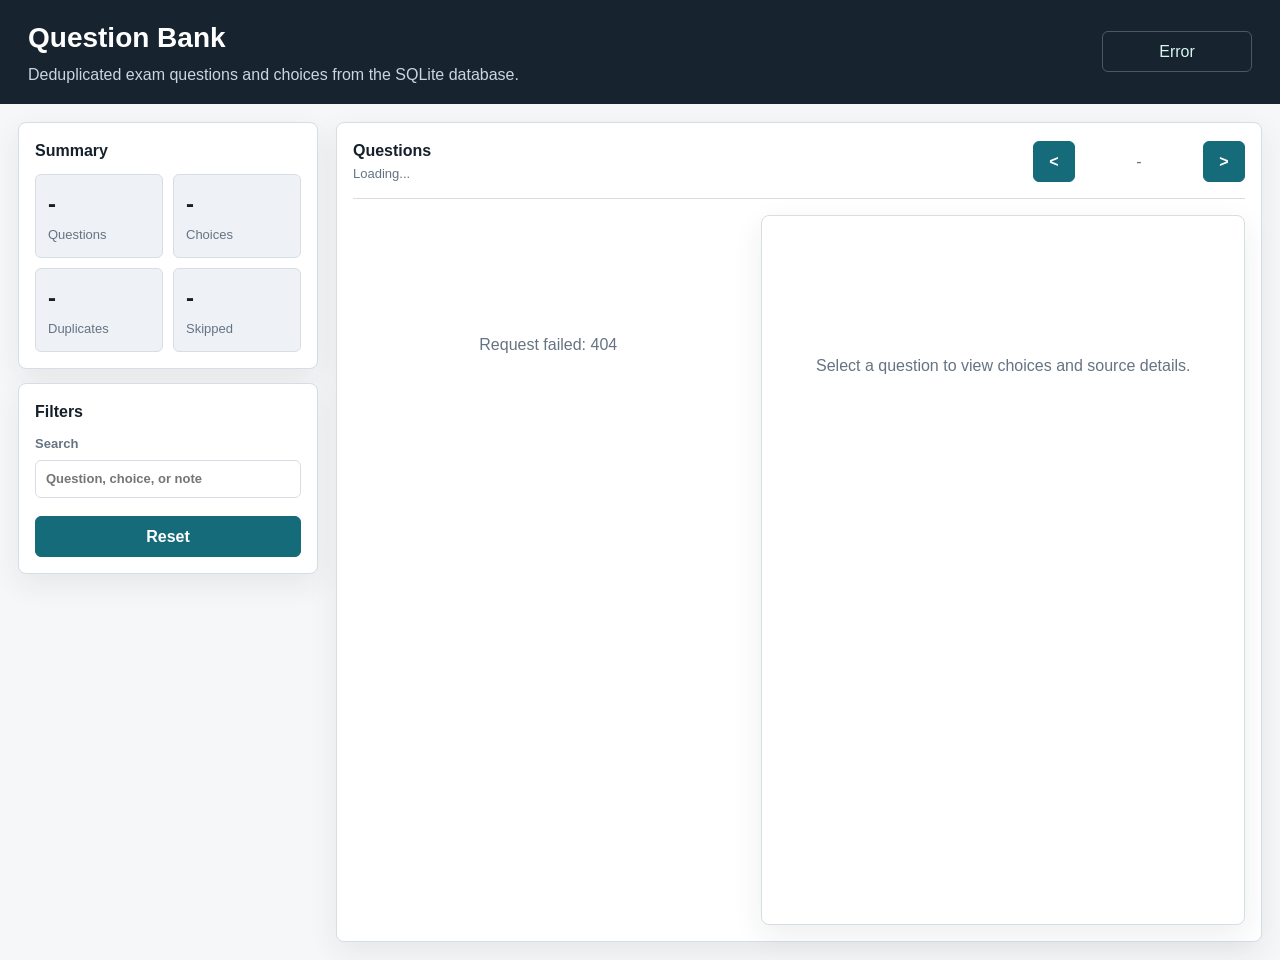
==== index.html @ 6b7cc339 "Add question bank web app" ====
<!doctype html>
<html lang="en">
  <head>
    <meta charset="utf-8">
    <meta name="viewport" content="width=device-width, initial-scale=1">
    <title>Question Bank</title>
    <link rel="stylesheet" href="/styles.css">
  </head>
  <body>
    <header class="topbar">
      <div>
        <h1>Question Bank</h1>
        <p>Deduplicated exam questions and choices from the SQLite database.</p>
      </div>
      <div class="status" id="dbStatus">Loading database...</div>
    </header>

    <main class="layout">
      <aside class="sidebar">
        <section class="panel">
          <h2>Summary</h2>
          <div class="metrics">
            <div><strong id="metricQuestions">-</strong><span>Questions</span></div>
            <div><strong id="metricChoices">-</strong><span>Choices</span></div>
            <div><strong id="metricDuplicates">-</strong><span>Duplicates</span></div>
            <div><strong id="metricSkipped">-</strong><span>Skipped</span></div>
          </div>
        </section>

        <section class="panel">
          <h2>Filters</h2>
          <label>
            Search
            <input id="searchInput" type="search" placeholder="Question, choice, or note">
          </label>
          <button id="resetButton" type="button">Reset</button>
        </section>
      </aside>

      <section class="content">
        <div class="toolbar">
          <div>
            <h2 id="resultTitle">Questions</h2>
            <p id="resultMeta">Loading...</p>
          </div>
          <div class="pager">
            <button id="prevPage" type="button" aria-label="Previous page">&lt;</button>
            <span id="pageInfo">-</span>
            <button id="nextPage" type="button" aria-label="Next page">&gt;</button>
          </div>
        </div>

        <div class="workspace">
          <div class="question-list" id="questionList"></div>
          <article class="detail" id="questionDetail">
            <div class="empty-state">Select a question to view choices and source details.</div>
          </article>
        </div>
      </section>
    </main>

    <script src="/app.js"></script>
  </body>
</html>
---- styles.css ----
:root {
  color-scheme: light;
  --bg: #f6f7f9;
  --surface: #ffffff;
  --surface-strong: #eef2f6;
  --border: #d7dde5;
  --text: #16202a;
  --muted: #667382;
  --accent: #166b7a;
  --accent-strong: #0f5663;
  --good: #0f7a4d;
  --warn: #a45d00;
  --shadow: 0 10px 30px rgba(22, 32, 42, 0.08);
}

* {
  box-sizing: border-box;
}

body {
  margin: 0;
  background: var(--bg);
  color: var(--text);
  font-family: "Segoe UI", Tahoma, sans-serif;
  line-height: 1.45;
}

.topbar {
  display: flex;
  align-items: center;
  justify-content: space-between;
  gap: 20px;
  min-height: 92px;
  padding: 18px 28px;
  background: #17232f;
  color: #ffffff;
}

h1,
h2,
p {
  margin: 0;
}

h1 {
  font-size: 28px;
  font-weight: 700;
}

h2 {
  font-size: 16px;
  font-weight: 700;
}

.topbar p {
  margin-top: 4px;
  color: #cbd5df;
}

.status {
  min-width: 150px;
  padding: 8px 12px;
  border: 1px solid rgba(255, 255, 255, 0.24);
  border-radius: 6px;
  color: #d7f7ef;
  text-align: center;
}

.layout {
  display: grid;
  grid-template-columns: 300px minmax(0, 1fr);
  gap: 18px;
  padding: 18px;
}

.sidebar {
  display: flex;
  flex-direction: column;
  gap: 14px;
}

.panel,
.content,
.detail,
dialog {
  background: var(--surface);
  border: 1px solid var(--border);
  border-radius: 8px;
  box-shadow: var(--shadow);
}

.panel {
  padding: 16px;
}

.panel h2 {
  margin-bottom: 12px;
}

.metrics {
  display: grid;
  grid-template-columns: repeat(2, minmax(0, 1fr));
  gap: 10px;
}

.metrics div {
  min-height: 72px;
  padding: 12px;
  border: 1px solid var(--border);
  border-radius: 6px;
  background: var(--surface-strong);
}

.metrics strong {
  display: block;
  font-size: 24px;
}

.metrics span {
  color: var(--muted);
  font-size: 13px;
}

label {
  display: block;
  margin-bottom: 12px;
  color: var(--muted);
  font-size: 13px;
  font-weight: 600;
}

input,
select,
button {
  width: 100%;
  min-height: 38px;
  margin-top: 6px;
  border: 1px solid var(--border);
  border-radius: 6px;
  font: inherit;
}

input,
select {
  padding: 8px 10px;
  color: var(--text);
  background: #ffffff;
}

button {
  padding: 8px 12px;
  border-color: var(--accent);
  background: var(--accent);
  color: #ffffff;
  cursor: pointer;
  font-weight: 700;
}

button:hover {
  background: var(--accent-strong);
}

button:disabled {
  border-color: #bcc5cf;
  background: #c8d0d9;
  cursor: not-allowed;
}

button.secondary {
  border-color: var(--border);
  background: #ffffff;
  color: var(--text);
}

button.secondary:hover {
  border-color: var(--accent);
  color: var(--accent);
}

.content {
  min-width: 0;
  padding: 16px;
}

.toolbar {
  display: flex;
  justify-content: space-between;
  gap: 16px;
  padding-bottom: 14px;
  border-bottom: 1px solid var(--border);
}

.toolbar p {
  margin-top: 3px;
  color: var(--muted);
  font-size: 13px;
}

.pager {
  display: grid;
  grid-template-columns: 42px 112px 42px;
  align-items: center;
  gap: 8px;
}

.pager button {
  margin: 0;
  min-height: 34px;
}

.pager span {
  color: var(--muted);
  text-align: center;
  white-space: nowrap;
}

.workspace {
  display: grid;
  grid-template-columns: minmax(300px, 44%) minmax(0, 1fr);
  gap: 16px;
  margin-top: 16px;
  min-height: calc(100vh - 190px);
}

.question-list {
  display: flex;
  flex-direction: column;
  gap: 8px;
  min-width: 0;
  max-height: calc(100vh - 206px);
  overflow: auto;
  padding-right: 2px;
}

.question-item {
  width: 100%;
  margin: 0;
  padding: 12px;
  border: 1px solid var(--border);
  border-radius: 8px;
  background: #ffffff;
  color: var(--text);
  text-align: left;
  box-shadow: none;
}

.question-item:hover,
.question-item.active {
  border-color: var(--accent);
  background: #edf9fb;
}

.question-line {
  display: -webkit-box;
  overflow: hidden;
  -webkit-line-clamp: 2;
  -webkit-box-orient: vertical;
  font-weight: 650;
}

.meta {
  display: flex;
  flex-wrap: wrap;
  gap: 8px;
  margin-top: 8px;
  color: var(--muted);
  font-size: 12px;
}

.badge {
  display: inline-flex;
  align-items: center;
  min-height: 24px;
  padding: 2px 8px;
  border-radius: 999px;
  background: var(--surface-strong);
  color: var(--text);
  font-size: 12px;
  font-weight: 700;
}

.answer {
  background: #e4f5ec;
  color: var(--good);
}

.detail {
  min-width: 0;
  padding: 20px;
  overflow: auto;
}

.empty-state {
  display: grid;
  min-height: 260px;
  place-items: center;
  color: var(--muted);
  text-align: center;
}

.detail h2 {
  margin-bottom: 10px;
  font-size: 20px;
}

.questionText {
  margin-bottom: 16px;
  font-size: 18px;
  font-weight: 650;
}

.choiceList {
  display: grid;
  gap: 9px;
  margin: 0 0 16px;
  padding: 0;
  list-style: none;
}

.choiceList li {
  display: grid;
  grid-template-columns: 36px minmax(0, 1fr);
  gap: 10px;
  align-items: start;
  padding: 10px;
  border: 1px solid var(--border);
  border-radius: 6px;
}

.choiceList li.correct {
  border-color: #86caa6;
  background: #eefaf4;
}

.choiceLabel {
  display: inline-grid;
  width: 28px;
  height: 28px;
  place-items: center;
  border-radius: 50%;
  background: var(--surface-strong);
  font-weight: 800;
}

.sectionTitle {
  margin: 18px 0 8px;
  color: var(--muted);
  font-size: 13px;
  font-weight: 800;
  text-transform: uppercase;
}

.note {
  padding: 12px;
  border-left: 4px solid var(--accent);
  background: #f1f7f8;
  border-radius: 4px;
}

dialog {
  width: min(860px, calc(100vw - 28px));
  max-height: min(760px, calc(100vh - 28px));
  padding: 0;
}

dialog::backdrop {
  background: rgba(12, 18, 24, 0.45);
}

.dialogHeader {
  display: flex;
  align-items: center;
  justify-content: space-between;
  gap: 12px;
  padding: 14px 16px;
  border-bottom: 1px solid var(--border);
}

.dialogHeader button {
  width: 38px;
  margin: 0;
  background: #ffffff;
  color: var(--text);
  border-color: var(--border);
}

.dialogBody {
  display: grid;
  gap: 10px;
  max-height: 640px;
  overflow: auto;
  padding: 16px;
}

.logItem {
  padding: 12px;
  border: 1px solid var(--border);
  border-radius: 8px;
}

.logItem p {
  margin-top: 6px;
}

@media (max-width: 980px) {
  .layout,
  .workspace {
    grid-template-columns: 1fr;
  }

  .question-list {
    max-height: none;
  }
}

@media (max-width: 640px) {
  .topbar,
  .toolbar {
    align-items: stretch;
    flex-direction: column;
  }

  .layout {
    padding: 12px;
  }

  .pager {
    grid-template-columns: 42px 1fr 42px;
  }
}
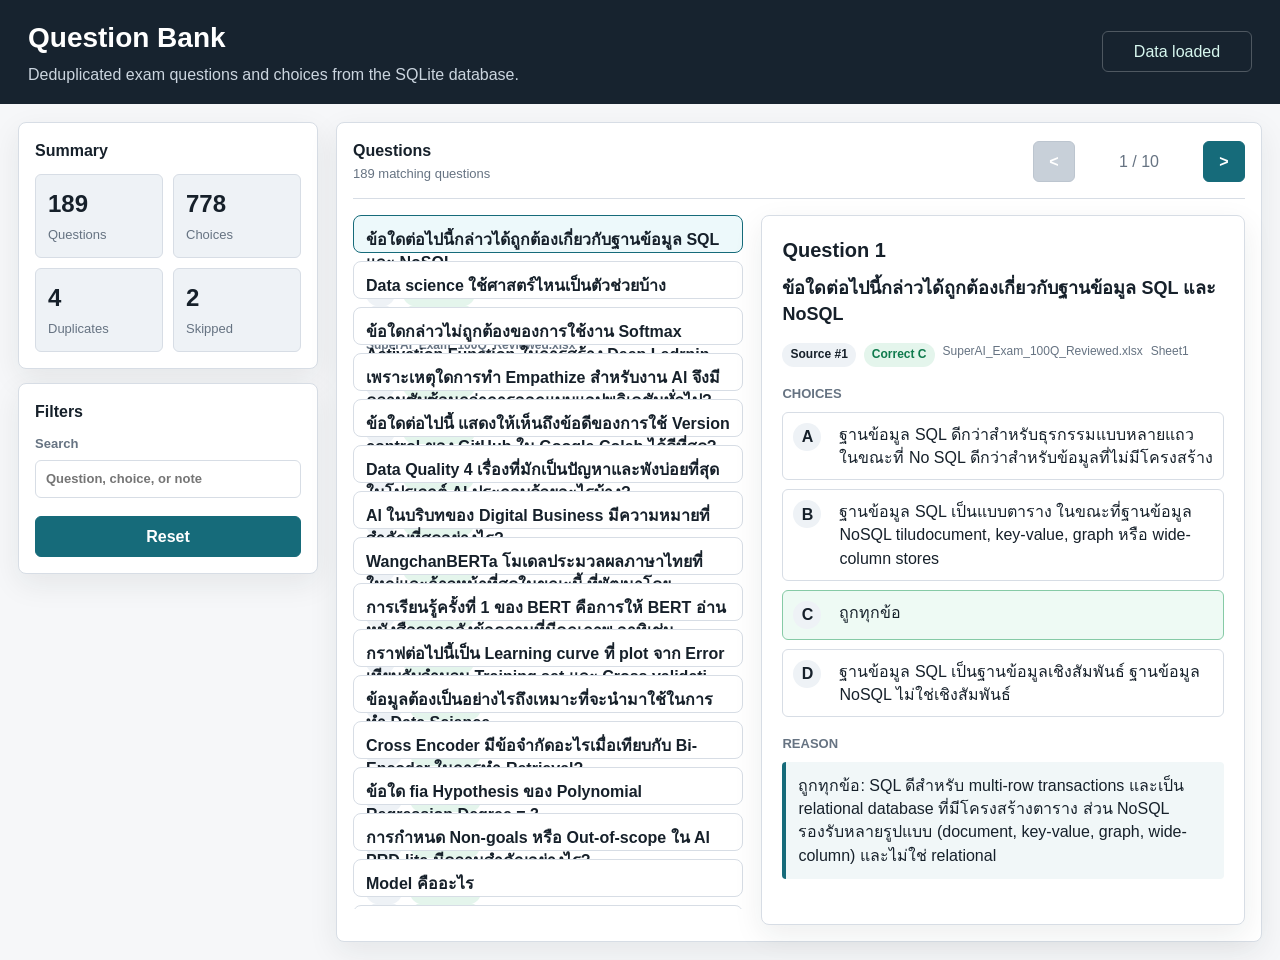
==== commit 4b961aa0: "Use relative asset paths for Pages" ====
--- a/index.html
+++ b/index.html
@@ -4,7 +4,7 @@
     <meta charset="utf-8">
     <meta name="viewport" content="width=device-width, initial-scale=1">
     <title>Question Bank</title>
-    <link rel="stylesheet" href="/styles.css">
+    <link rel="stylesheet" href="styles.css">
   </head>
   <body>
     <header class="topbar">
@@ -59,6 +59,6 @@
       </section>
     </main>
 
-    <script src="/app.js"></script>
+    <script src="app.js"></script>
   </body>
 </html>
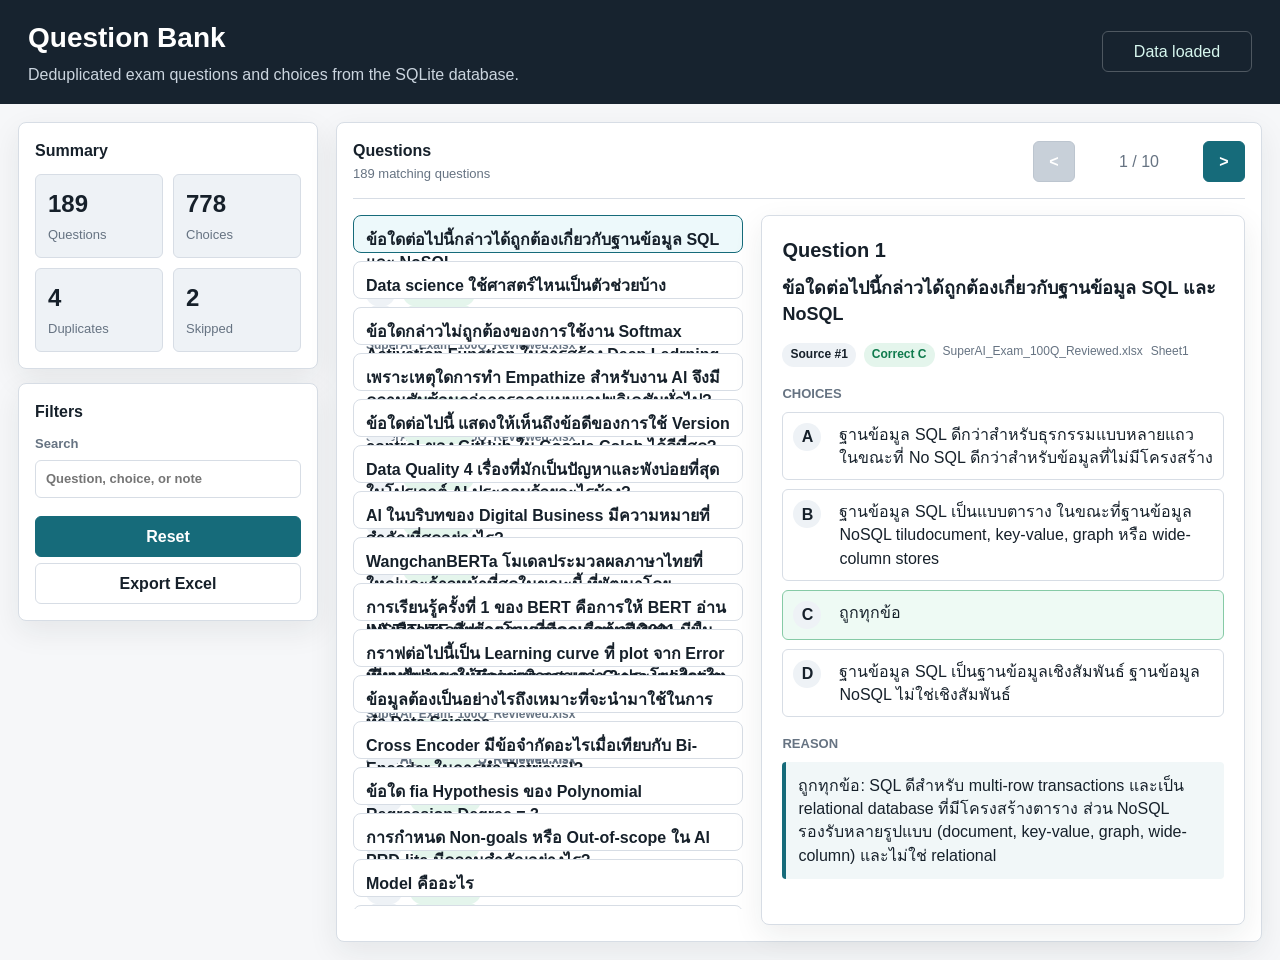
==== commit 7ab0baae: "Add Excel export and improve question wrapping" ====
--- a/index.html
+++ b/index.html
@@ -34,6 +34,7 @@
             <input id="searchInput" type="search" placeholder="Question, choice, or note">
           </label>
           <button id="resetButton" type="button">Reset</button>
+          <button id="exportButton" class="secondary" type="button">Export Excel</button>
         </section>
       </aside>
 
--- a/styles.css
+++ b/styles.css
@@ -225,6 +225,7 @@
 .question-list {
   display: flex;
   flex-direction: column;
+  align-items: stretch;
   gap: 8px;
   min-width: 0;
   max-height: calc(100vh - 206px);
@@ -233,7 +234,10 @@
 }
 
 .question-item {
+  box-sizing: border-box;
   width: 100%;
+  max-width: 100%;
+  min-width: 0;
   margin: 0;
   padding: 12px;
   border: 1px solid var(--border);
@@ -242,6 +246,9 @@
   color: var(--text);
   text-align: left;
   box-shadow: none;
+  white-space: normal;
+  overflow-wrap: anywhere;
+  word-break: break-word;
 }
 
 .question-item:hover,
@@ -251,10 +258,11 @@
 }
 
 .question-line {
-  display: -webkit-box;
-  overflow: hidden;
-  -webkit-line-clamp: 2;
-  -webkit-box-orient: vertical;
+  display: block;
+  overflow: visible;
+  white-space: normal;
+  overflow-wrap: anywhere;
+  word-break: break-word;
   font-weight: 650;
 }
 
